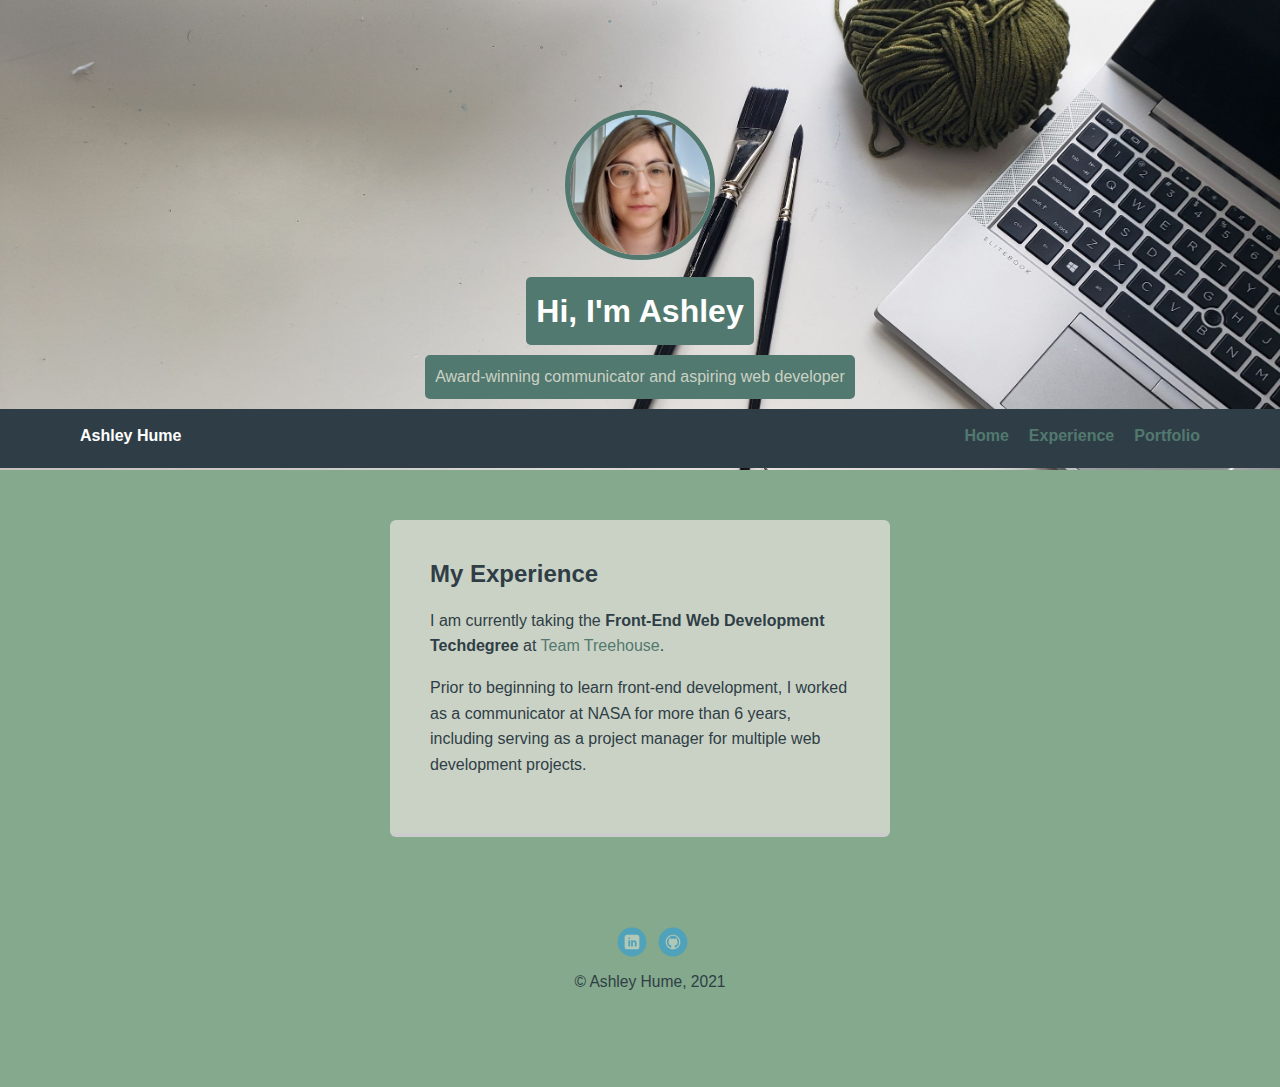
==== experience.html @ 56893f7c "Added Experience & Portfolio pages" ====
<!DOCTYPE html>
<html lang="en">
<head>
    <meta charset="UTF-8">
    <meta name="viewport" content="width=device-width, initial-scale=1.0">
    <meta http-equiv="X-UA-Compatible" content="ie=edge">
    <title>Ashley Hume, Web Developer</title>
    <link rel="stylesheet" href="styles.css">
</head>
<body>
    <header>
        <img src="images/profile-pic.jpg" alt="Photo of Ashley" class="profile-image">
        <h1 class="tag name">Hi, I'm Ashley</h1>
        <p class="tag location">Award-winning communicator and aspiring web developer</p>

        <nav class="main-nav">
            <ul class="nav">
                <li class="name">Ashley Hume</li>
                <li><a href="index.html">Home</a></li>
                <li><a href="experience.html">Experience</a></li>
                <li><a href="portfolio.html">Portfolio</a></li>
            </ul>
        </nav>
    </header>
    <main class="flex">
        <section class="card">
            <h2>My Experience</h2>
            <p>I am currently taking the <strong>Front-End Web Development Techdegree</strong> at <a href="https://teamtreehouse.com/" target="blank">Team Treehouse</a>.</p>
            <p>Prior to beginning to learn front-end development, I worked as a communicator at NASA for more than 6 years, including serving as a project manager for multiple web development projects.</p>
        </section>

    </main>
    <footer>
        <ul class="social">
            <li><a href="https://www.linkedin.com/in/ashley-hume-94878a4a/" class="social linkedin">LinkedIn</a></li>
            <li><a href="https://github.com/ahume131" class="social github">GitHub</a></li>
        </ul>
        <p class="copyright">&copy; Ashley Hume, 2021</p>
    </footer>
</body>
</html>
---- styles.css ----
/* Global Layout Set-up */
* { 
  box-sizing: border-box;
}
  
body {
  margin: 0;
  padding: 0;
  text-align: center;
  font-family: 'Roboto', sans-serif;
  color: #2f3e46;
  background: #84a98c;
}
/* Link Styles */

a {
  text-decoration: none;
  color: #52796f;
}
a:hover {
  color: #cad2c5;
}

/* Section Styles */

.main-nav {
  width: 100%;
  background:#2f3e46;
  min-height: 30px;
  padding: 10px;
  text-align: center;
}
.nav {
  display: flex;
  justify-content: space-around;
  font-weight: 700;
  list-style-type: none;
  margin: 0 auto;
  padding: 0;
}

.nav .name {
    display: block;
    margin-right: auto;
    color: white;
}
.nav li {
  padding: 5px 10px 10px 10px;
}
.nav a {
  transition: all .5s;
}
.nav a:hover {
  color: white
}

header {
  text-align: center;
  background: url('images/workspace.jpg') no-repeat top center ;
  background-size: cover;
  overflow: hidden;
  padding-top: 60px;
}
header {
  line-height: 1.5;
}
header .profile-image {
  margin-top: 50px;
  width: 150px;
  height: 150px;
  border-radius: 50%;
  border: 5px solid #52796f;
  transition: all .5s;
}
header .profile-image:hover {
  transform: scale(1.2) rotate(10deg);
}
.tag {
  background-color: #52796f;
  color: white;
  padding: 10px;
  border-radius: 5px;
  display: table;
  margin: 10px auto;
} 
.location {
  background-color: #52796f;
  color: #cad2c5;
}
.card {
  margin: 30px;
  padding: 20px 40px 40px;
  max-width: 500px;
  text-align: left;
  background:#cad2c5;
  border-bottom: 4px solid #ccc;
  border-radius: 6px;
  transition: all .5s;
}
.card:hover {
  border-color: #cad2c5;
}

.about-image {
  width: 360px;
  height: 240px;
}

ul.skills {
  padding: 0;
  text-align: center;
}

.skills li {
  border-radius: 6px;
  display: inline-block;
  background: #52796f;
  color: white;
  padding: 5px 10px;
  margin: 2px;
}

.skills li:nth-child(odd) {
  background: #2f3e46;
}

.hobby-image {
  width: 150px;
  height: 150px;
}

.coming-soon-image {
  width: 360px;
  height: 240px;
}

footer {
  width: 100%;
  min-height: 30px;
  padding: 20px 0 40px 20px;
}

footer .copyright {
  top: -8px;
  font-size: .75em;
}

footer ul {
  list-style-type: none;
  margin: 0;
  padding: 0;
}

footer ul li {
  display: inline-block;
}

a.social {
  display: inline-block;
  text-indent: -9999px;
  margin-left: 5px;
  width: 30px;
  height: 30px;
  background-size: 30px 30px;
  opacity: .4;
  transition: all .5s;
}

a.linkedin {
  background-image: url(images/linkedin.svg);
  background-repeat: no-repeat;
}
a.github {
  background-image: url(images/github.svg);
}
a.social:hover {
  opacity: 1;
}
.clearfix {
  clear: both;
}

/* Styles for larger screens */
@media screen and (min-width: 720px) {
  
  .flex {
      display: -ms-flexbox;      /* TWEENER - IE 10 */
      display: flex; 
      max-width: 1200px;
      -ms-flex-pack: distribute;
      justify-content: space-around;
      margin: 0 auto;
  }

  header {
    min-height: 470px;
  }

  .nav {
    max-width: 1200px;
    padding: 0 30px;
  }


  main {
    padding-top: 20px;
  }

  main p {
    line-height: 1.6em;
  }

  footer {
    font-size: 1.3em;
    max-width: 1200px;
    margin: 40px auto;
  }

}
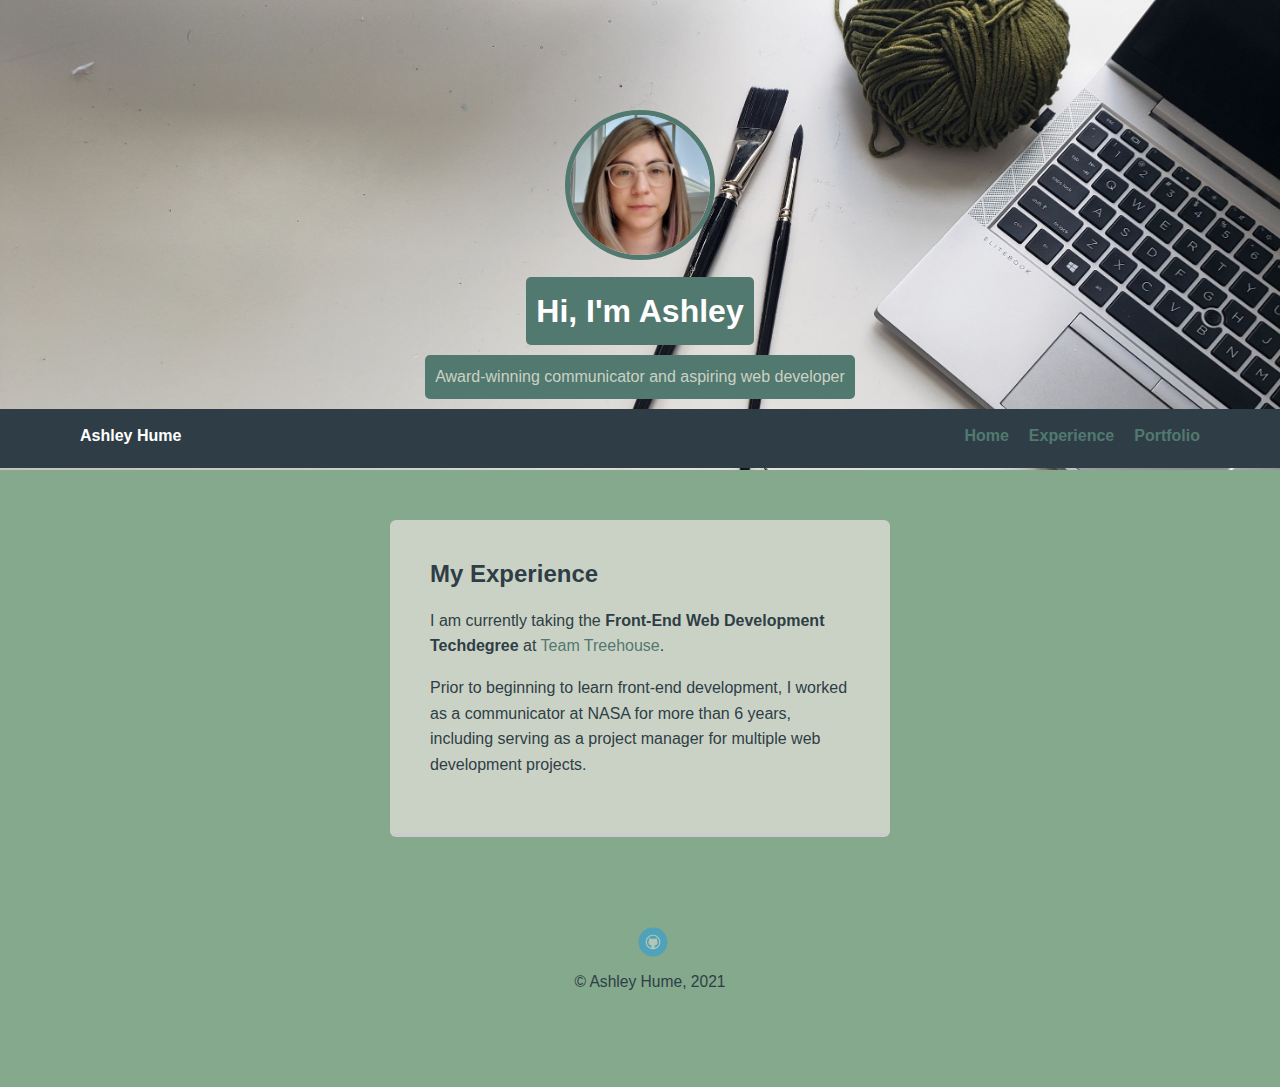
==== commit 6b0aa21c: "Removed LinkedIn link" ====
--- a/experience.html
+++ b/experience.html
@@ -32,7 +32,6 @@
     </main>
     <footer>
         <ul class="social">
-            <li><a href="https://www.linkedin.com/in/ashley-hume-94878a4a/" class="social linkedin">LinkedIn</a></li>
             <li><a href="https://github.com/ahume131" class="social github">GitHub</a></li>
         </ul>
         <p class="copyright">&copy; Ashley Hume, 2021</p>
--- a/styles.css
+++ b/styles.css
@@ -166,10 +166,6 @@
   transition: all .5s;
 }
 
-a.linkedin {
-  background-image: url(images/linkedin.svg);
-  background-repeat: no-repeat;
-}
 a.github {
   background-image: url(images/github.svg);
 }
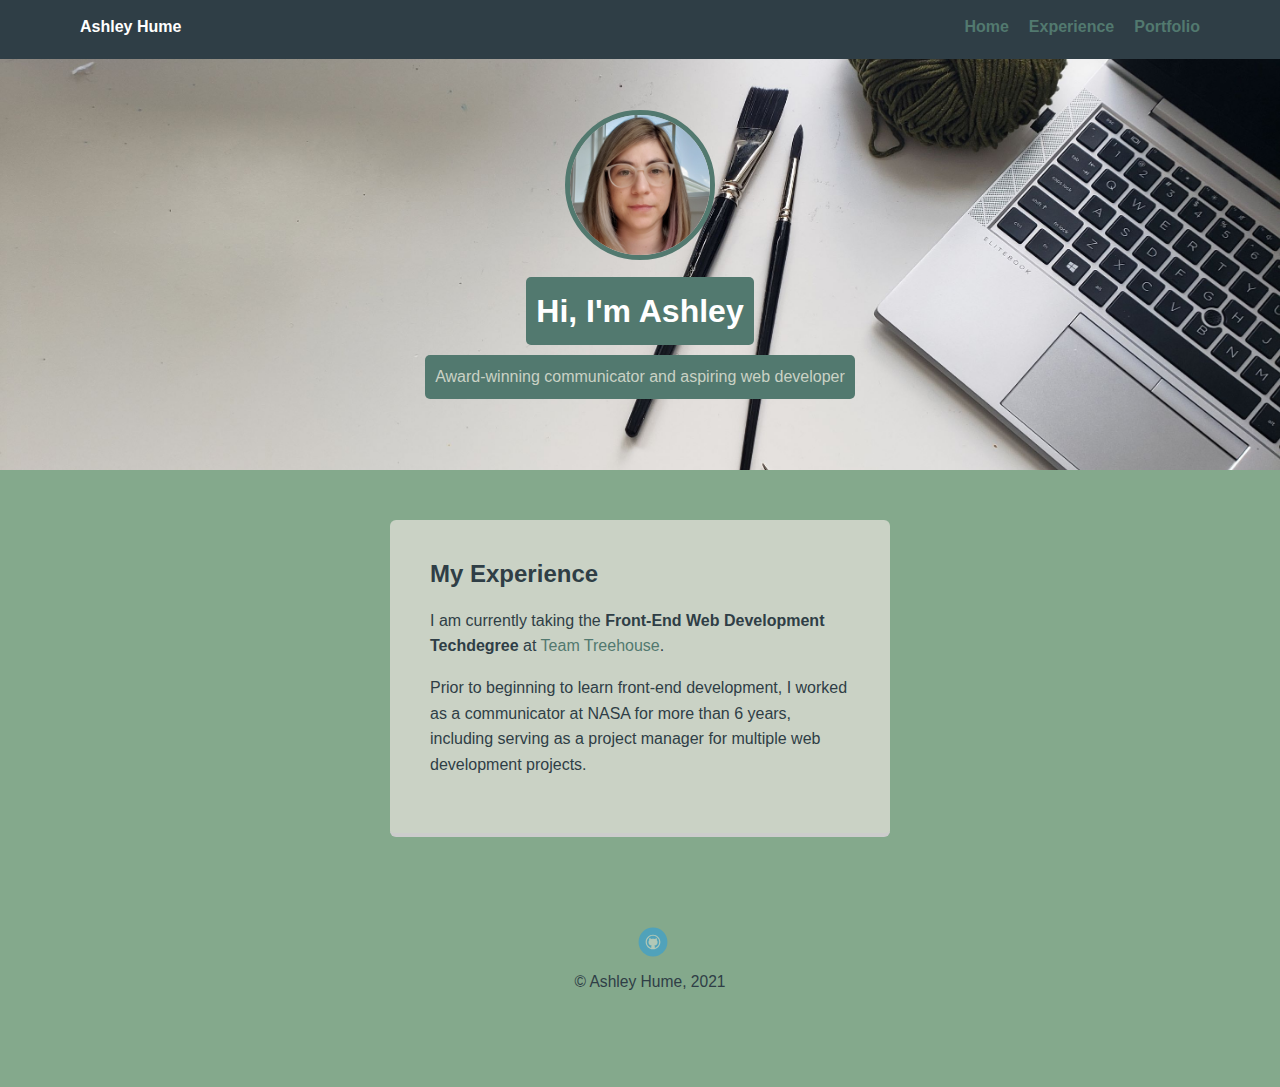
==== commit 4635a06e: "Moved the navigation back to the top on the Portfolio & Experience pages" ====
--- a/experience.html
+++ b/experience.html
@@ -9,19 +9,21 @@
 </head>
 <body>
     <header>
-        <img src="images/profile-pic.jpg" alt="Photo of Ashley" class="profile-image">
-        <h1 class="tag name">Hi, I'm Ashley</h1>
-        <p class="tag location">Award-winning communicator and aspiring web developer</p>
-
         <nav class="main-nav">
             <ul class="nav">
                 <li class="name">Ashley Hume</li>
                 <li><a href="index.html">Home</a></li>
-                <li><a href="experience.html">Experience</a></li>
+                <li><a href="experience.html" target="blank">Experience</a></li>
                 <li><a href="portfolio.html">Portfolio</a></li>
             </ul>
         </nav>
+        
+        <img src="images/profile-pic.jpg" alt="Photo of Ashley" class="profile-image">
+        <h1 class="tag name">Hi, I'm Ashley</h1>
+        <p class="tag location">Award-winning communicator and aspiring web developer</p>
+        
     </header>
+    
     <main class="flex">
         <section class="card">
             <h2>My Experience</h2>
--- a/styles.css
+++ b/styles.css
@@ -28,6 +28,8 @@
   background:#2f3e46;
   min-height: 30px;
   padding: 10px;
+  position: fixed;
+  top: 0;
   text-align: center;
 }
 .nav {
